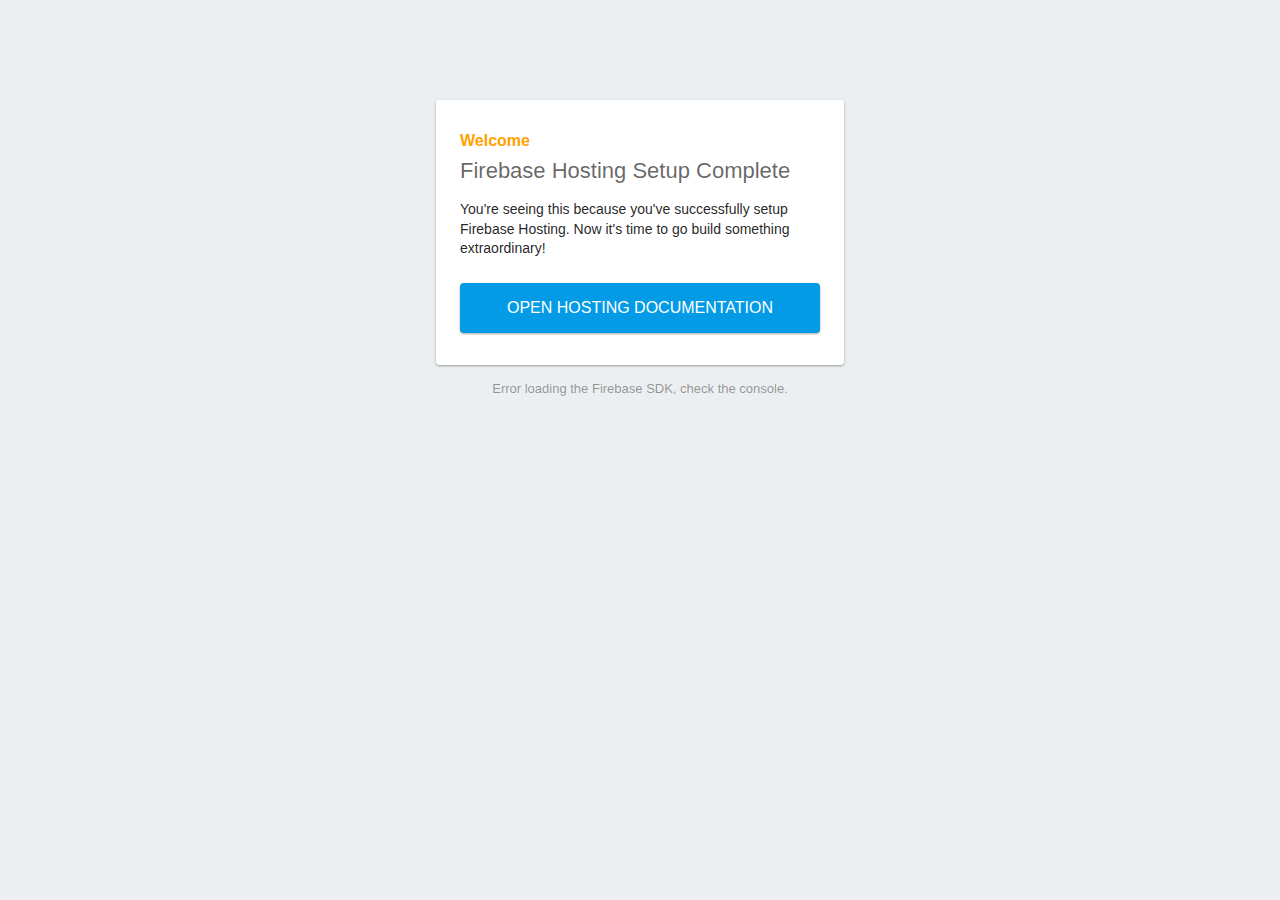
==== public/index.html @ 0e4e365e "firebase support" ====
<!DOCTYPE html>
<html>
  <head>
    <meta charset="utf-8">
    <meta name="viewport" content="width=device-width, initial-scale=1">
    <title>Welcome to Firebase Hosting</title>

    <!-- update the version number as needed -->
    <script defer src="/__/firebase/8.2.7/firebase-app.js"></script>
    <!-- include only the Firebase features as you need -->
    <script defer src="/__/firebase/8.2.7/firebase-auth.js"></script>
    <script defer src="/__/firebase/8.2.7/firebase-database.js"></script>
    <script defer src="/__/firebase/8.2.7/firebase-firestore.js"></script>
    <script defer src="/__/firebase/8.2.7/firebase-functions.js"></script>
    <script defer src="/__/firebase/8.2.7/firebase-messaging.js"></script>
    <script defer src="/__/firebase/8.2.7/firebase-storage.js"></script>
    <script defer src="/__/firebase/8.2.7/firebase-analytics.js"></script>
    <script defer src="/__/firebase/8.2.7/firebase-remote-config.js"></script>
    <script defer src="/__/firebase/8.2.7/firebase-performance.js"></script>
    <!-- 
      initialize the SDK after all desired features are loaded, set useEmulator to false
      to avoid connecting the SDK to running emulators.
    -->
    <script defer src="/__/firebase/init.js?useEmulator=true"></script>

    <style media="screen">
      body { background: #ECEFF1; color: rgba(0,0,0,0.87); font-family: Roboto, Helvetica, Arial, sans-serif; margin: 0; padding: 0; }
      #message { background: white; max-width: 360px; margin: 100px auto 16px; padding: 32px 24px; border-radius: 3px; }
      #message h2 { color: #ffa100; font-weight: bold; font-size: 16px; margin: 0 0 8px; }
      #message h1 { font-size: 22px; font-weight: 300; color: rgba(0,0,0,0.6); margin: 0 0 16px;}
      #message p { line-height: 140%; margin: 16px 0 24px; font-size: 14px; }
      #message a { display: block; text-align: center; background: #039be5; text-transform: uppercase; text-decoration: none; color: white; padding: 16px; border-radius: 4px; }
      #message, #message a { box-shadow: 0 1px 3px rgba(0,0,0,0.12), 0 1px 2px rgba(0,0,0,0.24); }
      #load { color: rgba(0,0,0,0.4); text-align: center; font-size: 13px; }
      @media (max-width: 600px) {
        body, #message { margin-top: 0; background: white; box-shadow: none; }
        body { border-top: 16px solid #ffa100; }
      }
    </style>
  </head>
  <body>
    <div id="message">
      <h2>Welcome</h2>
      <h1>Firebase Hosting Setup Complete</h1>
      <p>You're seeing this because you've successfully setup Firebase Hosting. Now it's time to go build something extraordinary!</p>
      <a target="_blank" href="https://firebase.google.com/docs/hosting/">Open Hosting Documentation</a>
    </div>
    <p id="load">Firebase SDK Loading&hellip;</p>

    <script>
      document.addEventListener('DOMContentLoaded', function() {
        const loadEl = document.querySelector('#load');
        // // 🔥🔥🔥🔥🔥🔥🔥🔥🔥🔥🔥🔥🔥🔥🔥🔥🔥🔥🔥🔥🔥🔥🔥🔥🔥🔥🔥🔥🔥🔥🔥
        // // The Firebase SDK is initialized and available here!
        //
        // firebase.auth().onAuthStateChanged(user => { });
        // firebase.database().ref('/path/to/ref').on('value', snapshot => { });
        // firebase.firestore().doc('/foo/bar').get().then(() => { });
        // firebase.functions().httpsCallable('yourFunction')().then(() => { });
        // firebase.messaging().requestPermission().then(() => { });
        // firebase.storage().ref('/path/to/ref').getDownloadURL().then(() => { });
        // firebase.analytics(); // call to activate
        // firebase.analytics().logEvent('tutorial_completed');
        // firebase.performance(); // call to activate
        //
        // // 🔥🔥🔥🔥🔥🔥🔥🔥🔥🔥🔥🔥🔥🔥🔥🔥🔥🔥🔥🔥🔥🔥🔥🔥🔥🔥🔥🔥🔥🔥🔥

        try {
          let app = firebase.app();
          let features = [
            'auth', 
            'database', 
            'firestore',
            'functions',
            'messaging', 
            'storage', 
            'analytics', 
            'remoteConfig',
            'performance',
          ].filter(feature => typeof app[feature] === 'function');
          loadEl.textContent = `Firebase SDK loaded with ${features.join(', ')}`;
        } catch (e) {
          console.error(e);
          loadEl.textContent = 'Error loading the Firebase SDK, check the console.';
        }
      });
    </script>
  </body>
</html>
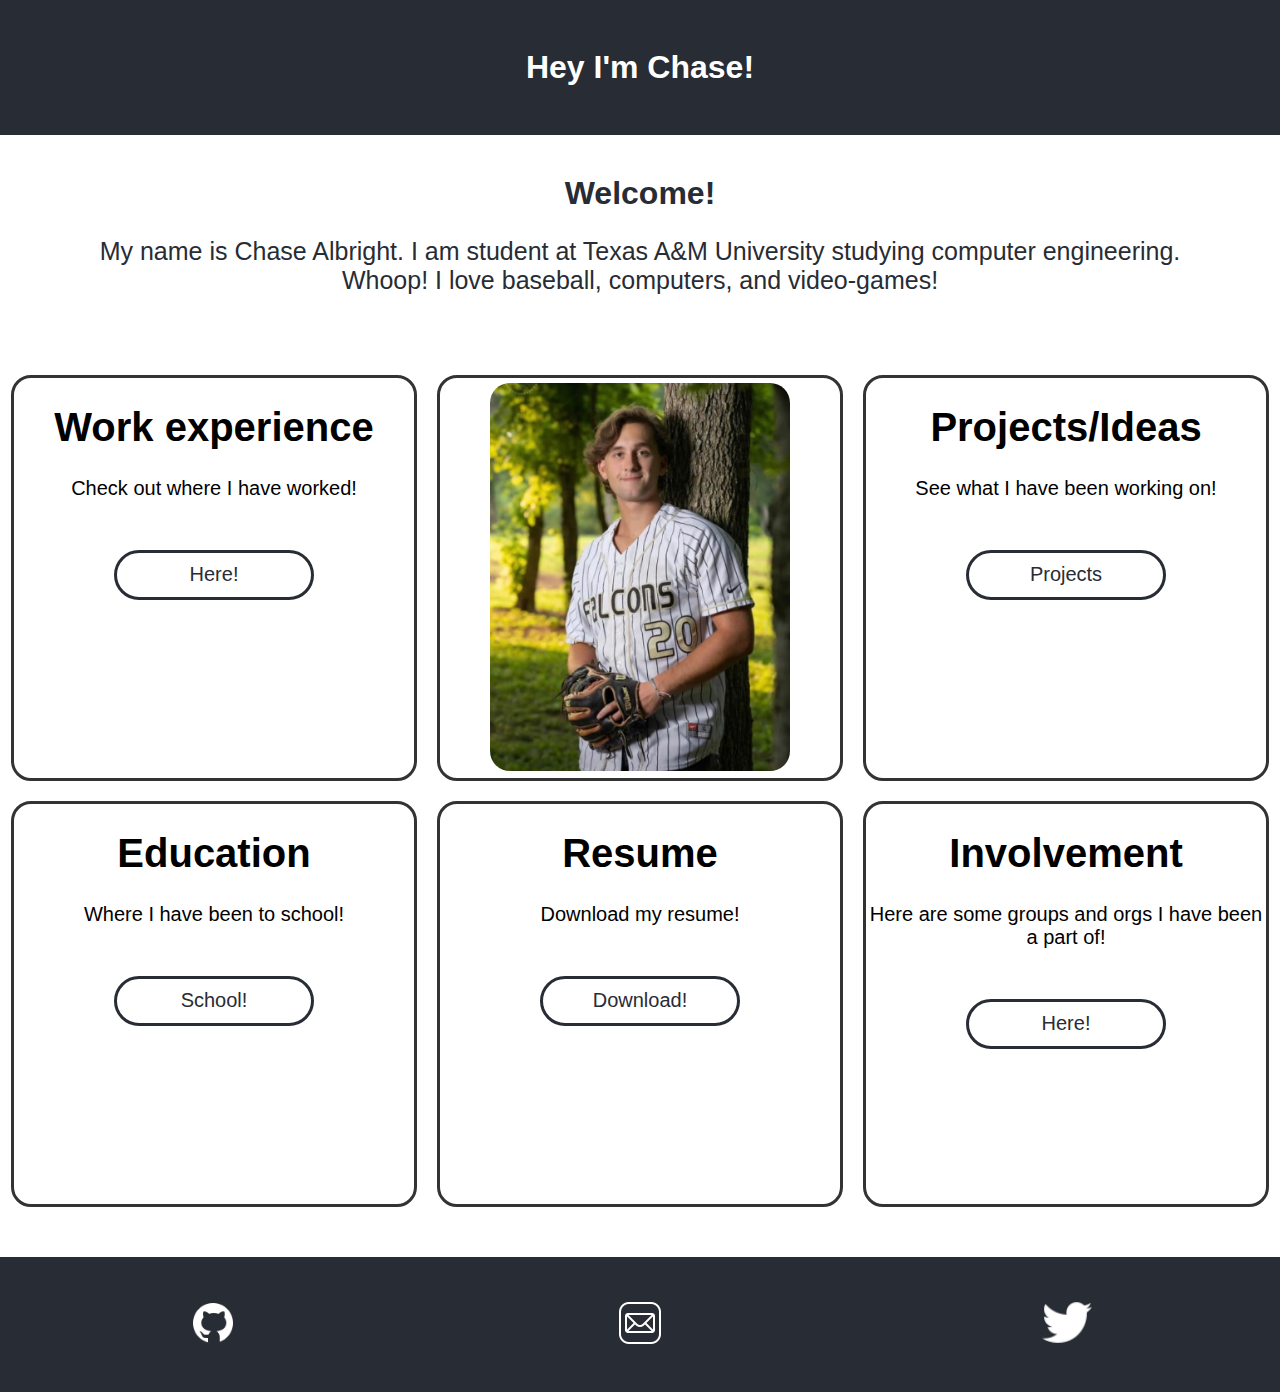
==== commit 55186d5c: "pub changes" ====
--- a/public/index.html
+++ b/public/index.html
@@ -1,89 +1,97 @@
 <!DOCTYPE html>
-<html>
-  <head>
-    <meta charset="utf-8">
-    <meta name="viewport" content="width=device-width, initial-scale=1">
-    <title>Welcome to Firebase Hosting</title>
+<html lang="en">
+<head>
+    <meta charset="UTF-8">
+    <meta name="viewport" content="width=device-width, initial-scale=1.0">
+    <link rel="stylesheet" href="styles.css" />
+    <link rel="icon" href="images/fire.ico" />
+    <title>Chase</title>
+</head>
+<body>
+    <div class="head-div">
+    <header class="header">
+        <p>
+            <h1>
+                Hey I'm Chase!
+            </h1>
+        </p>
+    </div>
+    </header>
 
-    <!-- update the version number as needed -->
-    <script defer src="/__/firebase/8.2.7/firebase-app.js"></script>
-    <!-- include only the Firebase features as you need -->
-    <script defer src="/__/firebase/8.2.7/firebase-auth.js"></script>
-    <script defer src="/__/firebase/8.2.7/firebase-database.js"></script>
-    <script defer src="/__/firebase/8.2.7/firebase-firestore.js"></script>
-    <script defer src="/__/firebase/8.2.7/firebase-functions.js"></script>
-    <script defer src="/__/firebase/8.2.7/firebase-messaging.js"></script>
-    <script defer src="/__/firebase/8.2.7/firebase-storage.js"></script>
-    <script defer src="/__/firebase/8.2.7/firebase-analytics.js"></script>
-    <script defer src="/__/firebase/8.2.7/firebase-remote-config.js"></script>
-    <script defer src="/__/firebase/8.2.7/firebase-performance.js"></script>
-    <!-- 
-      initialize the SDK after all desired features are loaded, set useEmulator to false
-      to avoid connecting the SDK to running emulators.
-    -->
-    <script defer src="/__/firebase/init.js?useEmulator=true"></script>
+    <div class="intro">
+        <h1>Welcome!</h1>
+        <p class="intro-text">My name is Chase Albright. 
+            I am student at Texas A&M University studying computer engineering. 
+            Whoop! I love baseball, computers, and video-games!
+        </p>
+    </div>
 
-    <style media="screen">
-      body { background: #ECEFF1; color: rgba(0,0,0,0.87); font-family: Roboto, Helvetica, Arial, sans-serif; margin: 0; padding: 0; }
-      #message { background: white; max-width: 360px; margin: 100px auto 16px; padding: 32px 24px; border-radius: 3px; }
-      #message h2 { color: #ffa100; font-weight: bold; font-size: 16px; margin: 0 0 8px; }
-      #message h1 { font-size: 22px; font-weight: 300; color: rgba(0,0,0,0.6); margin: 0 0 16px;}
-      #message p { line-height: 140%; margin: 16px 0 24px; font-size: 14px; }
-      #message a { display: block; text-align: center; background: #039be5; text-transform: uppercase; text-decoration: none; color: white; padding: 16px; border-radius: 4px; }
-      #message, #message a { box-shadow: 0 1px 3px rgba(0,0,0,0.12), 0 1px 2px rgba(0,0,0,0.24); }
-      #load { color: rgba(0,0,0,0.4); text-align: center; font-size: 13px; }
-      @media (max-width: 600px) {
-        body, #message { margin-top: 0; background: white; box-shadow: none; }
-        body { border-top: 16px solid #ffa100; }
-      }
-    </style>
-  </head>
-  <body>
-    <div id="message">
-      <h2>Welcome</h2>
-      <h1>Firebase Hosting Setup Complete</h1>
-      <p>You're seeing this because you've successfully setup Firebase Hosting. Now it's time to go build something extraordinary!</p>
-      <a target="_blank" href="https://firebase.google.com/docs/hosting/">Open Hosting Documentation</a>
+    <div class="content-container">
+        <div class="content-item">
+            <h1>Work experience</h1>
+            <p>Check out where I have worked!</p>
+            <a href="work.html">
+                <button class="button">Here!</button>
+            </a>
+        </div>
+        <div class="content-item">
+            
+            <img class="me" src="images/FullSizeRender.jpeg" alt="A pic of me next to a tree">
+        </div>
+        <div class="content-item">
+            <h1>Projects/Ideas</h1>
+            <p>See what I have been working on!</p>
+            <a href="projects.html">
+                <button class="button">Projects</button>
+            </a>
+        </div>
+        <div class="content-item">
+            <h1>Education</h1>
+            <p>Where I have been to school!</p>
+            <a href="school.html">
+                <button class="button">School!</button>
+            </a>
+        </div>
+        <div class="content-item">
+            <h1>Resume</h1>
+            <p>Download my resume!</p>
+            <a href="files/resume.pdf" download>
+                <button class="button">Download!</button>
+            </a>
+        </div>
+        <div class="content-item">
+            <h1>Involvement</h1>
+            <P>Here are some groups and orgs I have been a part of!</P>
+            <a href="act.html">
+                <button class="button">Here!</button>
+            </a>
+        </div>
     </div>
-    <p id="load">Firebase SDK Loading&hellip;</p>
 
-    <script>
-      document.addEventListener('DOMContentLoaded', function() {
-        const loadEl = document.querySelector('#load');
-        // // 🔥🔥🔥🔥🔥🔥🔥🔥🔥🔥🔥🔥🔥🔥🔥🔥🔥🔥🔥🔥🔥🔥🔥🔥🔥🔥🔥🔥🔥🔥🔥
-        // // The Firebase SDK is initialized and available here!
-        //
-        // firebase.auth().onAuthStateChanged(user => { });
-        // firebase.database().ref('/path/to/ref').on('value', snapshot => { });
-        // firebase.firestore().doc('/foo/bar').get().then(() => { });
-        // firebase.functions().httpsCallable('yourFunction')().then(() => { });
-        // firebase.messaging().requestPermission().then(() => { });
-        // firebase.storage().ref('/path/to/ref').getDownloadURL().then(() => { });
-        // firebase.analytics(); // call to activate
-        // firebase.analytics().logEvent('tutorial_completed');
-        // firebase.performance(); // call to activate
-        //
-        // // 🔥🔥🔥🔥🔥🔥🔥🔥🔥🔥🔥🔥🔥🔥🔥🔥🔥🔥🔥🔥🔥🔥🔥🔥🔥🔥🔥🔥🔥🔥🔥
+    <footer class="footer">
+        <a href="https://github.com/chasemalbright">
+            <img class="foot-icons" src="images/icons8-github-60.png" alt="">
+        </a>
+        <a href="mailto:chasemalbright33@gmail.com">
+            <img class="foot-icons" src="images/icons8-mail-100.png" alt="">
+        </a>
+        
+        <a href="https://twitter.com/chasemalbright">
+            <img class="foot-icons" src="images/icons8-twitter-48.png" alt="">
+        </a>
+    </footer>
 
-        try {
-          let app = firebase.app();
-          let features = [
-            'auth', 
-            'database', 
-            'firestore',
-            'functions',
-            'messaging', 
-            'storage', 
-            'analytics', 
-            'remoteConfig',
-            'performance',
-          ].filter(feature => typeof app[feature] === 'function');
-          loadEl.textContent = `Firebase SDK loaded with ${features.join(', ')}`;
-        } catch (e) {
-          console.error(e);
-          loadEl.textContent = 'Error loading the Firebase SDK, check the console.';
-        }
-      });
-    </script>
-  </body>
-</html>
+
+    <!-- The core Firebase JS SDK is always required and must be listed first -->
+<script src="/__/firebase/8.2.7/firebase-app.js"></script>
+
+<!-- TODO: Add SDKs for Firebase products that you want to use https://firebase.google.com/docs/web/setup#available-libraries -->
+<script src="/__/firebase/8.2.7/firebase-analytics.js"></script>
+
+<!-- Initialize Firebase -->
+<script src="/__/firebase/init.js"></script>
+
+
+
+</body>
+</html>--- a/public/styles.css
+++ b/public/styles.css
@@ -0,0 +1,163 @@
+body {
+    margin: 0;
+    font-family: -apple-system, BlinkMacSystemFont, 'Segoe UI', 'Roboto', 'Oxygen',
+    'Ubuntu', 'Cantarell', 'Fira Sans', 'Droid Sans', 'Helvetica Neue',
+    sans-serif;
+}
+
+.head-div {
+    text-align: center;
+}
+
+.header {
+    background-color: #282c34;
+    max-height: 15vh;
+    display: flex;
+    flex-direction: column;
+    align-items: center;
+    justify-content: center;
+    color: white;
+}
+
+.intro {
+    margin: auto;
+    width: 90%;
+    height: 150px;
+    margin-top: 40px;
+    text-align: center;
+    color: #282c34;
+    margin-bottom: 40px;
+}
+
+@media (min-width: 800px) {
+    .intro-text {
+        font-size: 25px;
+    }
+    .content-item {
+        font-size: 20px;
+    }
+    .work-content {
+        font-size: 20px;
+    }
+}
+
+.content-container {
+    display: flex;
+    justify-content: center;
+    flex-wrap: wrap;
+}
+
+.content-item {
+    text-align: center;
+    width: 400px;
+    min-width: 200px;
+    margin: 10px;
+    border: 3px solid #333;
+    border-radius: 20px;
+
+    height: 400px;
+}
+
+.footer {
+    margin-top: 40px;
+    background-color: #282c34;
+    min-height: 15vh;
+    display: flex;
+    align-items: center;
+    justify-content: space-around;
+    color: white;
+}
+.button {
+    margin-top: 30px;
+    width: 140px;
+    height: 50px;
+    border: 3px solid #282c34;
+    border-radius: 28px;
+    font-size: 20px;
+    background-color: white;
+    color: #282c34;
+    cursor: pointer;
+}
+.button:hover {
+    background-color: #282c34;
+    color: white;
+}
+button:focus {outline:0;}
+
+@media (min-width: 800px) {
+    .button {
+        width: 200px;
+    }
+}
+.me {
+    margin-top: 5px;
+    width: 300px;
+    height: auto;
+    border-radius: 20px;
+}
+.foot-icons {
+    width: 50px;
+    height: auto;
+}
+.foot-icons:hover {
+    transform: scale(1.2);
+}
+
+.work-container {
+    margin-top: 100px;
+    margin-bottom: 100px;
+    display: flex;
+    justify-content: space-around;
+    flex-wrap: wrap;
+}
+.work {  
+    text-align: center;
+    width: 400px;
+    min-width: 200px;
+    margin: 10px;
+    border: 3px solid #333;
+    border-radius: 20px;
+
+    height: 600px;
+}
+.work-content {
+    padding: 10px;
+}
+
+.tower {
+    margin-top: 20px;
+    height: 100px;
+    width: auto;
+    margin-bottom: 29px;
+}
+.cloud {
+    height: 110px;
+    width: auto;
+    margin-top: 15px;
+    margin-bottom: 25px;
+}
+.recipe {
+    margin-top: 75px;
+    margin-bottom: 75px;
+}
+.tamu {
+    height: 175px;
+    width: auto;
+    margin-bottom: 35px;
+}
+.back {
+    margin: auto;
+    height: 150px;
+    width: 150px;
+    background-color: #282c34;
+    border-radius: 28pxd;
+}
+.free {
+    margin-top: 35px;
+}
+.l {
+    height: 100px;
+    width: auto;
+    margin-top: 25px;
+    margin-bottom: 25px;
+}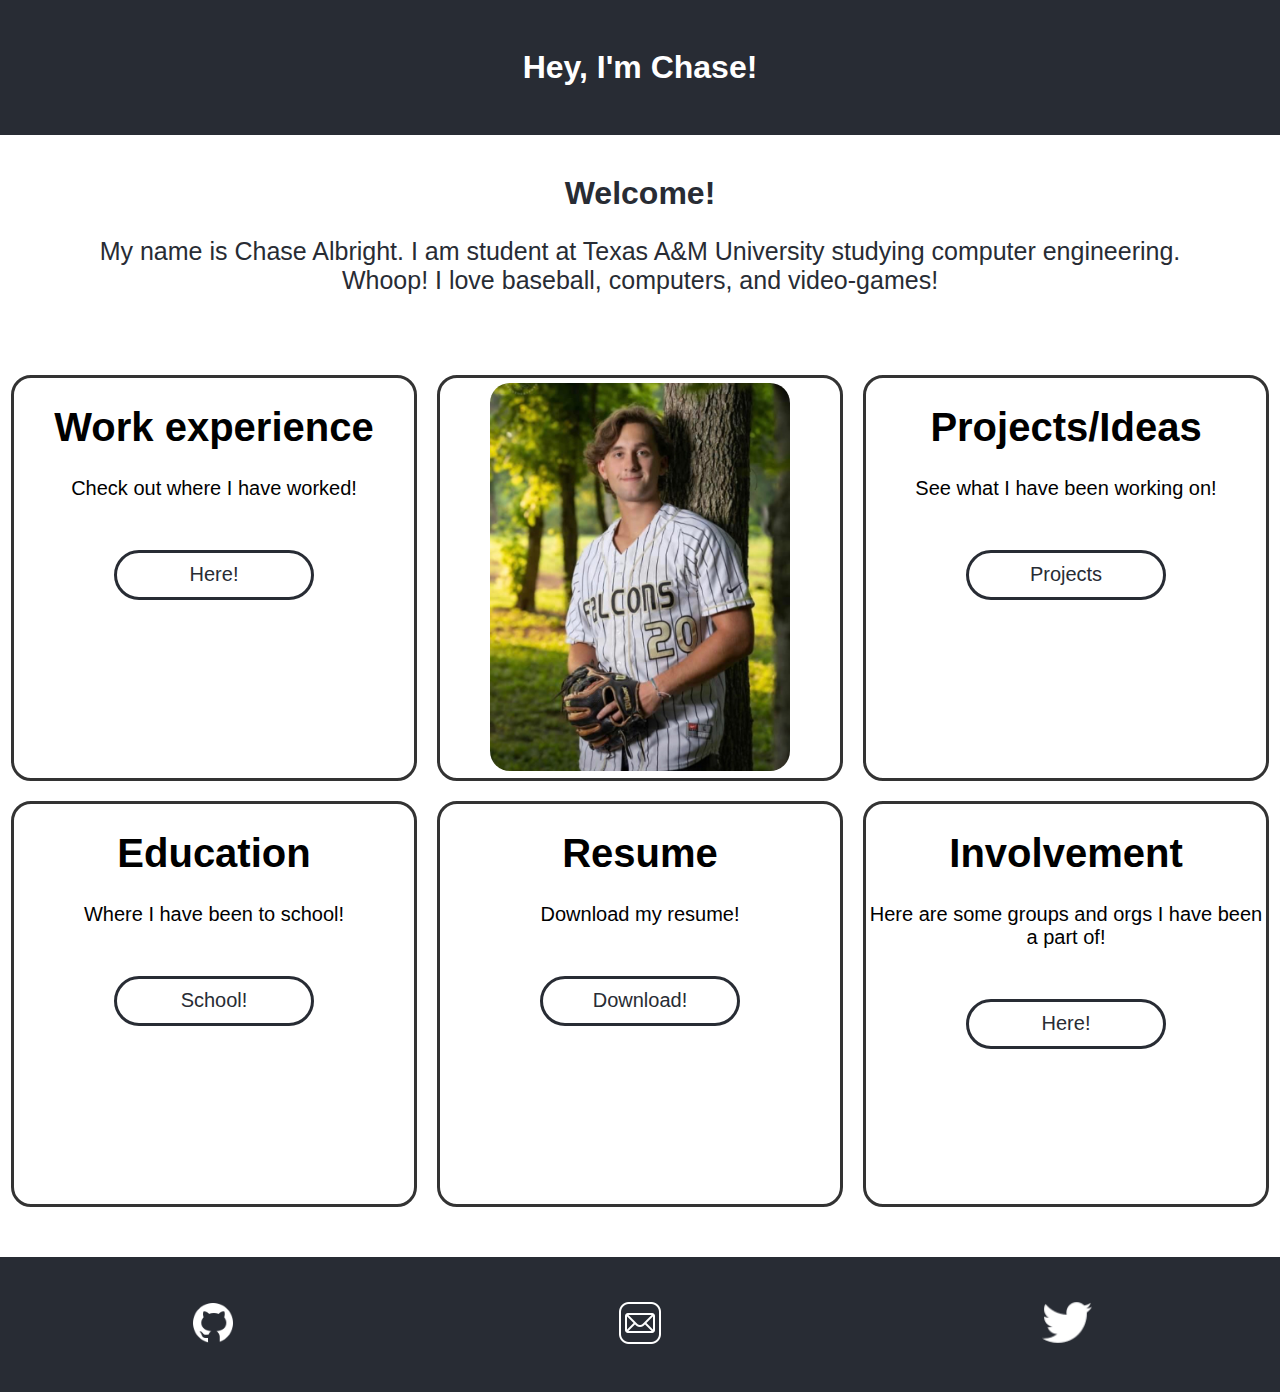
==== commit e622a694: "comma index" ====
--- a/public/index.html
+++ b/public/index.html
@@ -12,7 +12,7 @@
     <header class="header">
         <p>
             <h1>
-                Hey I'm Chase!
+                Hey, I'm Chase!
             </h1>
         </p>
     </div>
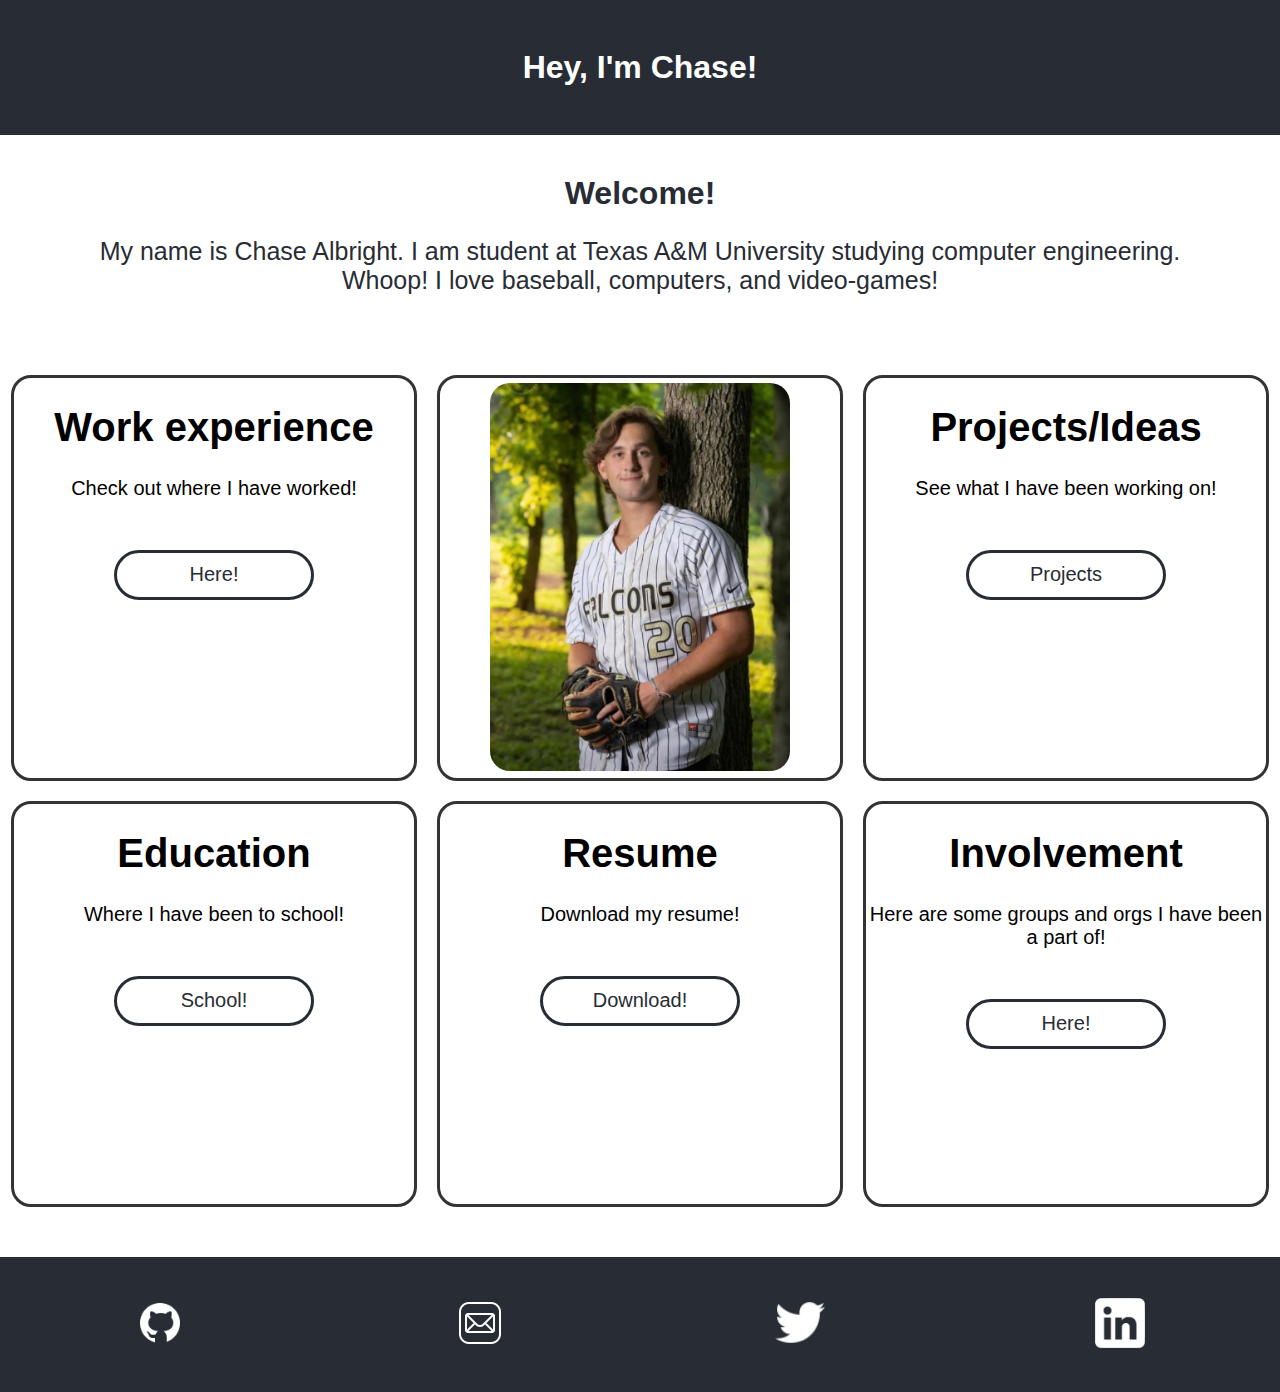
==== commit c780d59e: "linkedin logo footer" ====
--- a/public/index.html
+++ b/public/index.html
@@ -79,6 +79,9 @@
         <a href="https://twitter.com/chasemalbright">
             <img class="foot-icons" src="images/icons8-twitter-48.png" alt="">
         </a>
+        <a href="www.linkedin.com/in/chase-albright-b82b92202">
+            <img class="foot-icons" src="images/linkedin.png" alt="">
+        </a>
     </footer>
 
 
